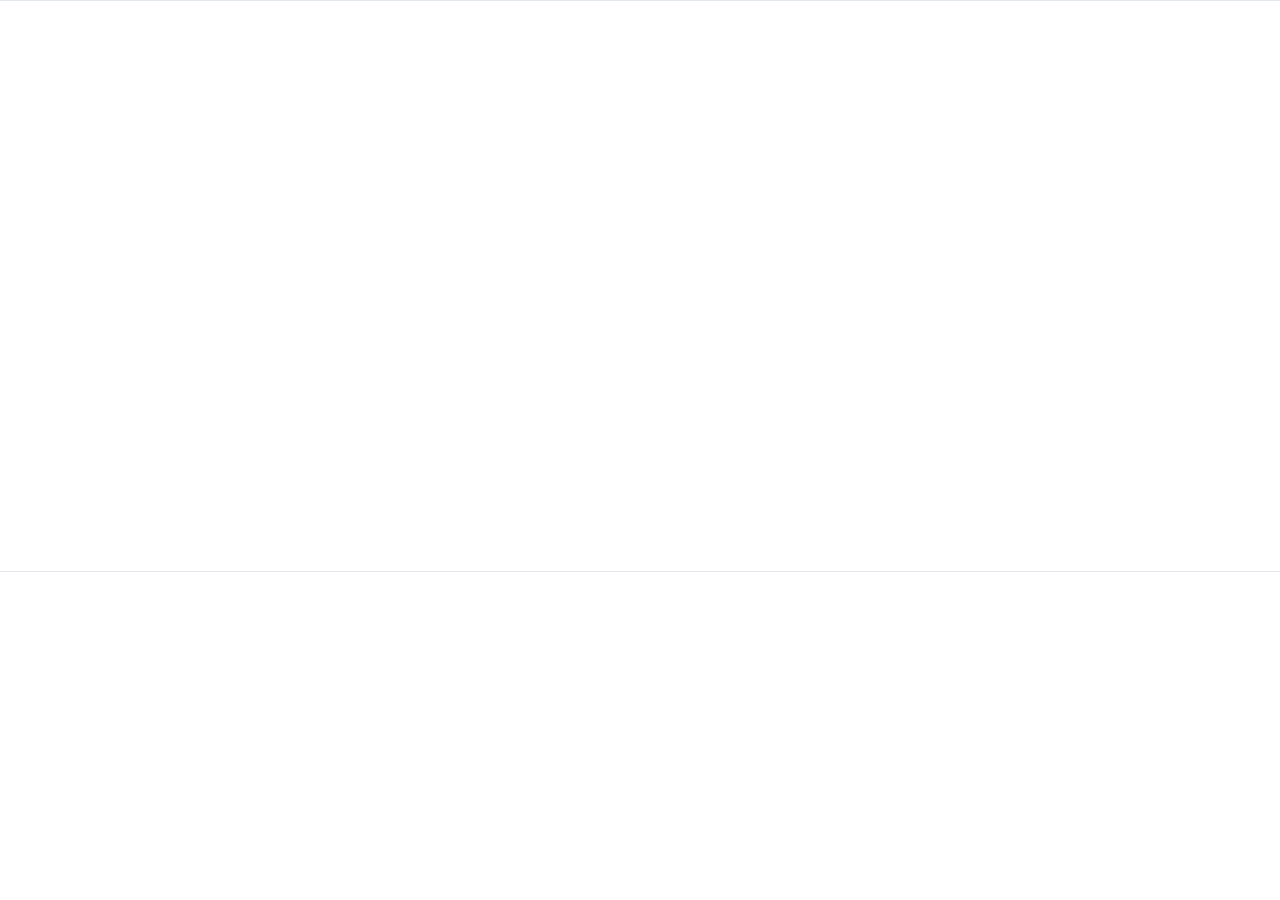
==== index.html @ 27316905 "Add files via upload" ====
<!DOCTYPE html>
<html lang="en">
<head>
  <meta charset="UTF-8">
  <meta name="viewport" content="width=device-width, initial-scale=1.0">
  <title>[Lab Name] — Home</title>
  <meta name="description" content="[Lab Name] research lab website">
  <link rel="stylesheet" href="css/style.css">
</head>
<body data-page="home">
  <header id="site-header" class="site-header"></header>
  <main class="wrap">
    <section id="home-hero" class="hero"></section>
    <section id="home-stats" class="stats-row"></section>
    <section id="home-news"></section>
    <section id="home-areas"></section>
    <section id="home-pubs"></section>
  </main>
  <footer id="site-footer" class="site-footer"></footer>
  <script src="data.js"></script>
  <script src="js/main.js"></script>
</body>
</html>
---- css/style.css ----
/* Lab website styles — safe to customize colors here */
:root {
  --accent: #1f5aa8;
  --accent-dark: #14406e;
  --bg: #ffffff;
  --bg-soft: #f5f7fa;
  --text: #1c2733;
  --muted: #5c6b7a;
  --border: #e3e8ee;
  --radius: 12px;
  --wrap: 1080px;
  --ph-bg: #fff7e0;
  --ph-text: #8a6d1a;
}

* { box-sizing: border-box; }
html { scroll-behavior: smooth; }
body {
  margin: 0;
  font-family: "Segoe UI", system-ui, -apple-system, Roboto, "Helvetica Neue", Arial, sans-serif;
  color: var(--text);
  background: var(--bg);
  line-height: 1.6;
}
a { color: var(--accent); text-decoration: none; }
a:hover { text-decoration: underline; }
h1, h2, h3 { line-height: 1.25; color: var(--accent-dark); }
h1 { font-size: 2rem; margin: 0.4em 0; }
h2 { font-size: 1.35rem; margin: 1.6em 0 0.6em; padding-bottom: 0.25em; border-bottom: 2px solid var(--border); }
h3 { font-size: 1.05rem; margin: 0.4em 0; }

.wrap { max-width: var(--wrap); margin: 0 auto; padding: 0 20px; }
main.wrap { padding-top: 28px; padding-bottom: 56px; min-height: 60vh; }
.kicker { text-transform: uppercase; letter-spacing: 0.06em; font-size: 0.8rem; color: var(--muted); margin: 0 0 6px; }
.lead { font-size: 1.05rem; color: var(--muted); max-width: 70ch; }

/* Header */
.site-header {
  position: sticky; top: 0; z-index: 50;
  background: rgba(255,255,255,0.96);
  border-bottom: 1px solid var(--border);
  backdrop-filter: blur(4px);
}
.nav-row { display: flex; align-items: center; gap: 18px; padding: 12px 20px; }
.brand { display: flex; align-items: center; gap: 10px; font-weight: 700; color: var(--accent-dark); font-size: 1.05rem; }
.brand small { display: block; font-weight: 400; font-size: 0.72rem; color: var(--muted); }
.logo { height: 36px; width: auto; border-radius: 6px; }
#site-nav { margin-left: auto; display: flex; gap: 4px; flex-wrap: wrap; }
#site-nav a {
  padding: 8px 12px; border-radius: 8px; color: var(--text); font-weight: 500; font-size: 0.95rem;
}
#site-nav a:hover { background: var(--bg-soft); text-decoration: none; }
#site-nav a.active { background: var(--accent); color: #fff; }
#nav-toggle { display: none; margin-left: auto; background: none; border: 1px solid var(--border); border-radius: 8px; font-size: 1.2rem; padding: 4px 12px; cursor: pointer; }

/* Hero */
.hero { display: flex; gap: 36px; align-items: center; padding: 34px 0 10px; }
.hero-text { flex: 1.4; }
.hero-text .tagline { font-size: 1.15rem; color: var(--muted); margin-top: -4px; }
.hero-actions { margin-top: 18px; display: flex; gap: 12px; flex-wrap: wrap; }
.hero-photo { flex: 1; max-width: 320px; }
.hero-photo img, .pi-photo img {
  width: 100%; border-radius: var(--radius); border: 1px solid var(--border);
  box-shadow: 0 4px 18px rgba(20,64,110,0.10);
}
.photo-fallback {
  aspect-ratio: 4/5; border: 2px dashed var(--border); border-radius: var(--radius);
  display: flex; align-items: center; justify-content: center; text-align: center;
  color: var(--muted); background: var(--bg-soft); font-size: 0.85rem; padding: 16px;
}
.btn {
  display: inline-block; padding: 10px 20px; border-radius: 999px;
  background: var(--accent); color: #fff; font-weight: 600;
}
.btn:hover { background: var(--accent-dark); text-decoration: none; }
.btn.ghost { background: transparent; color: var(--accent); border: 1.5px solid var(--accent); }
.btn.ghost:hover { background: var(--bg-soft); }

/* Cards & grids */
.card {
  background: var(--bg-soft); border: 1px solid var(--border);
  border-radius: var(--radius); padding: 16px 18px;
}
.card-grid { display: grid; grid-template-columns: repeat(auto-fit, minmax(260px, 1fr)); gap: 16px; margin: 10px 0; }
.people-grid { grid-template-columns: repeat(auto-fit, minmax(300px, 1fr)); }
.person { display: flex; gap: 14px; align-items: flex-start; }
.avatar { width: 56px; height: 56px; border-radius: 50%; object-fit: cover; flex: none; }
.avatar-fallback {
  display: flex; align-items: center; justify-content: center;
  background: var(--accent); color: #fff; font-weight: 700; font-size: 1.3rem;
}

/* Stats */
.stats-row { display: grid; grid-template-columns: repeat(auto-fit, minmax(160px, 1fr)); gap: 14px; margin: 26px 0; }
.stat {
  background: linear-gradient(160deg, var(--accent), var(--accent-dark));
  color: #fff; border-radius: var(--radius); padding: 18px; text-align: center;
}
.stat-value { display: block; font-size: 1.6rem; font-weight: 700; }
.stat-label { font-size: 0.85rem; opacity: 0.9; }

/* News */
.news-list { list-style: none; padding: 0; margin: 8px 0; }
.news-list li { display: flex; gap: 14px; padding: 8px 0; border-bottom: 1px dashed var(--border); }
.news-date { flex: none; font-variant-numeric: tabular-nums; color: var(--muted); font-size: 0.85rem; padding-top: 2px; min-width: 96px; }
.news-list.big li { padding: 12px 0; }
.more { display: inline-block; margin-top: 8px; font-weight: 600; }

/* Projects */
.project {
  display: flex; gap: 20px; background: var(--bg-soft);
  border: 1px solid var(--border); border-radius: var(--radius);
  padding: 18px; margin: 14px 0;
}
.project-img { width: 220px; height: 150px; object-fit: cover; border-radius: 10px; flex: none; }
.project-head { display: flex; align-items: center; gap: 10px; flex-wrap: wrap; }
.project-head h3 { margin: 0; }
.outcomes { color: var(--accent-dark); font-size: 0.95rem; }

/* Badges */
.badge {
  display: inline-block; font-size: 0.72rem; font-weight: 700; text-transform: uppercase;
  letter-spacing: 0.04em; padding: 3px 10px; border-radius: 999px;
  background: var(--accent); color: #fff;
}
.badge-current { background: #1f8a4c; }
.badge-past { background: #8a8f98; }
.badge-award { background: #b7791f; }

/* Publications */
.pub-list { list-style: none; padding: 0; margin: 8px 0; }
.pub-list li { padding: 12px 0; border-bottom: 1px solid var(--border); }
.pub-title { font-weight: 600; color: var(--text); }
.pub-meta { color: var(--muted); font-size: 0.9rem; }
.pub-venue { font-style: italic; color: var(--accent-dark); }
.pub-links { font-size: 0.85rem; margin-left: 8px; }
.pub-year h2 { margin-top: 1.4em; }
details { margin-top: 6px; font-size: 0.9rem; }
details summary { cursor: pointer; color: var(--accent); }
.plain { padding-left: 1.2em; }

/* People */
.pi-card { display: flex; gap: 30px; align-items: flex-start; background: var(--bg-soft); border: 1px solid var(--border); border-radius: var(--radius); padding: 24px; margin-top: 20px; }
.pi-photo { flex: none; width: 240px; }
.pi-body { flex: 1; }
.contact-line { margin-top: 12px; }
.alumni-list { padding-left: 1.2em; }

/* Contact */
.contact-grid { display: grid; grid-template-columns: repeat(auto-fit, minmax(240px, 1fr)); gap: 16px; margin-top: 16px; }

/* Placeholder highlighting */
.placeholder {
  background: var(--ph-bg); color: var(--ph-text);
  border-radius: 6px; padding: 1px 6px; font-style: italic;
}

/* Footer */
.site-footer { border-top: 1px solid var(--border); background: var(--bg-soft); margin-top: 30px; }
.footer-grid { display: grid; grid-template-columns: 2fr 1fr 1fr; gap: 20px; padding: 26px 20px; font-size: 0.9rem; }
.footer-fine { color: var(--muted); align-self: end; }

/* Mobile */
@media (max-width: 760px) {
  #nav-toggle { display: block; }
  #site-nav {
    display: none; position: absolute; left: 0; right: 0; top: 100%;
    background: #fff; border-bottom: 1px solid var(--border);
    flex-direction: column; padding: 8px 14px 14px;
  }
  .nav-open #site-nav { display: flex; }
  #site-nav a { padding: 12px; }
  .hero { flex-direction: column; text-align: left; }
  .hero-photo { max-width: 260px; margin: 0 auto; }
  .project { flex-direction: column; }
  .project-img { width: 100%; height: auto; }
  .pi-card { flex-direction: column; }
  .pi-photo { width: 200px; }
  .footer-grid { grid-template-columns: 1fr; }
  h1 { font-size: 1.6rem; }
}
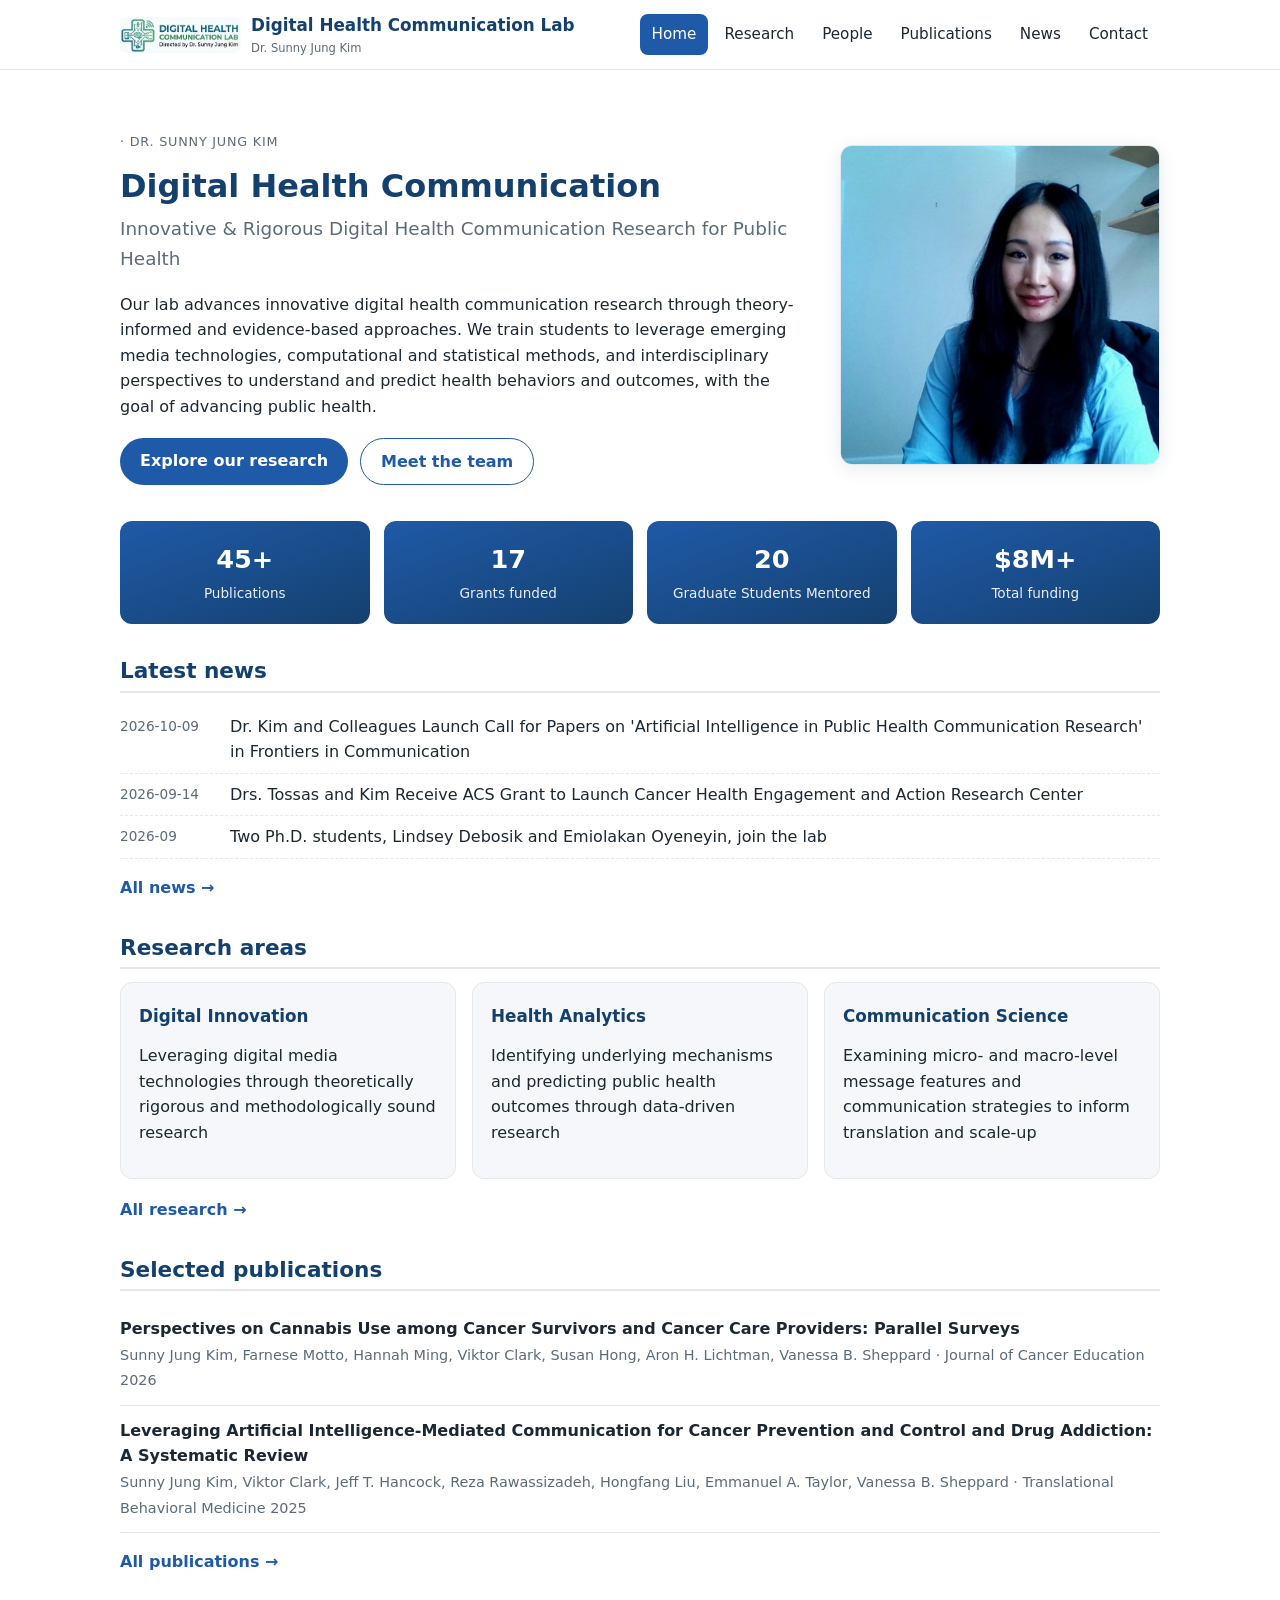
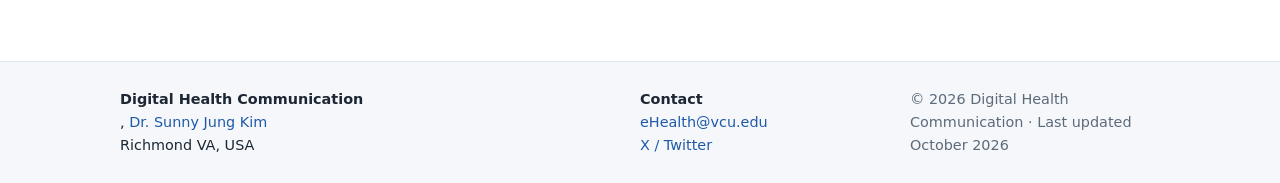
==== commit 39639a9a: "Update title in index.html" ====
--- a/index.html
+++ b/index.html
@@ -3,7 +3,7 @@
 <head>
   <meta charset="UTF-8">
   <meta name="viewport" content="width=device-width, initial-scale=1.0">
-  <title>[Lab Name] — Home</title>
+  <title> Digital Health Communication Lab </title>
   <meta name="description" content="[Lab Name] research lab website">
   <link rel="stylesheet" href="css/style.css">
 </head>
